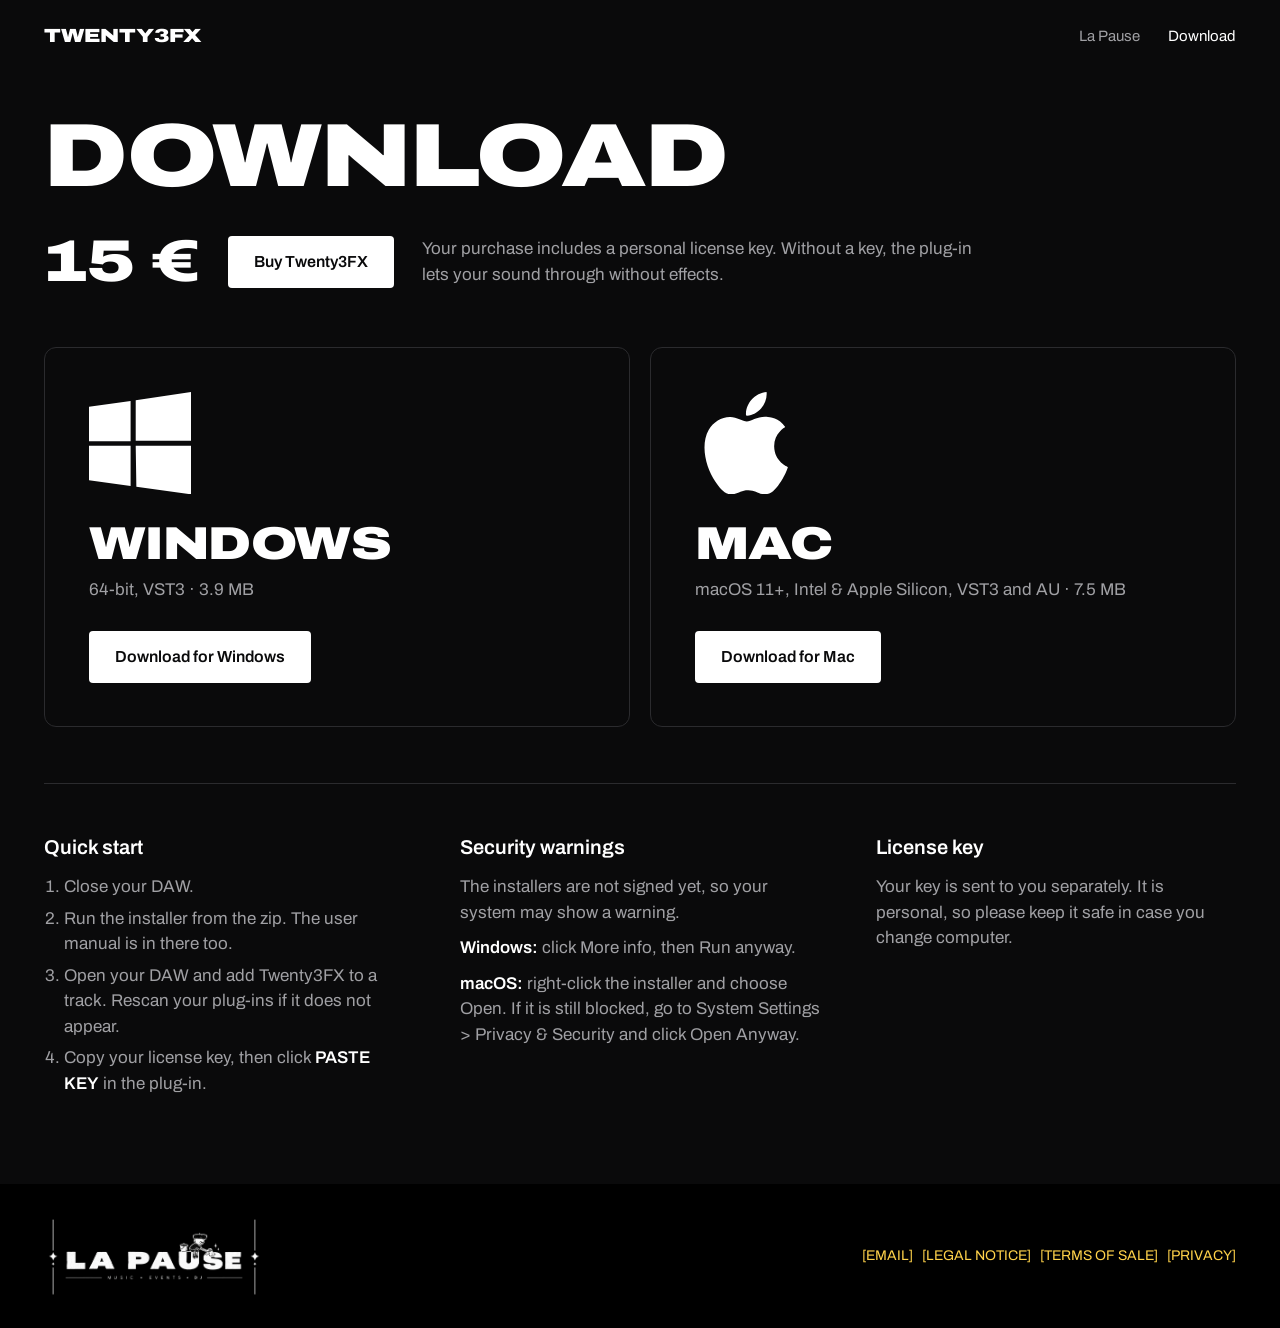
==== download.html @ 5ca611a1 "Site Twenty3FX Co-Authored-By: Claude Opus 5.5 <noreply@anthropic.com>" ====
<!doctype html>
<html lang="en" data-theme="classic">
<head>
<meta charset="utf-8">
<script>try { document.documentElement.dataset.theme = localStorage.getItem('t3-theme') || 'classic'; } catch (e) {}</script>
<meta name="viewport" content="width=device-width, initial-scale=1, viewport-fit=cover">
<title>Download Twenty3FX</title>
<meta name="description" content="Download Twenty3FX for Windows or macOS. 15 euros.">
<link rel="preconnect" href="https://fonts.googleapis.com">
<link rel="stylesheet" href="https://fonts.googleapis.com/css2?family=Archivo:wdth,wght@100,400;100,500;100,600;100,700;125,900&display=swap">
<link rel="stylesheet" href="styles.css">
<style>
main { padding-block: 40px 88px; }
h1 { font-size: clamp(44px, 7vw, 96px); }
.price { display: flex; flex-wrap: wrap; align-items: center; gap: 16px 28px; margin-top: 32px; }
.price b { font-weight: 900; font-stretch: 125%; font-size: clamp(36px, 4.6vw, 60px); line-height: 1; }
.price p { color: var(--soft); width: 100%; max-width: 34em; }
.systems { display: grid; grid-template-columns: repeat(auto-fit, minmax(min(100%, 340px), 1fr)); gap: 20px; margin-block: 56px; }
.system { display: flex; flex-direction: column; align-items: flex-start; border: 1px solid var(--rule); border-radius: 12px; padding: clamp(24px, 3.4vw, 44px); transition: transform .5s var(--ease), border-color .25s; }
.system:hover { transform: translateY(-6px); border-color: var(--copy); }
.system > svg { width: clamp(72px, 8vw, 104px); height: clamp(72px, 8vw, 104px); fill: var(--copy); margin-bottom: 28px; }
.system h2 { font-size: clamp(30px, 3.6vw, 48px); }
.system p { margin-block: 10px 28px; color: var(--soft); }
.system .btn { margin-top: auto; }
h1, .price, .system, .after { animation: fadeUp .9s var(--ease) both; }
.price { animation-delay: .08s; }
.system:nth-child(1) { animation-delay: .16s; }
.system:nth-child(2) { animation-delay: .24s; }
.after { animation-delay: .32s; }
@keyframes fadeUp { from { opacity: 0; transform: translateY(26px); } }
</style>
</head>
<body>
<header class="top"><div class="wrap">
  <a class="brand" href="index.html">Twenty3FX</a>
  <nav aria-label="Main">
    <a href="la-pause.html">La Pause</a>
    <a href="download.html" aria-current="page">Download</a>
  </nav>
</div></header>

<main><div class="wrap">
  <h1>Download</h1>
  <div class="price" id="buy">
    <b>15&nbsp;&euro;</b>
    <a class="btn" href="#buy">Buy Twenty3FX</a>
    <p>Your purchase includes a personal license key. Without a key, the plug-in lets your sound through without effects.</p>
  </div>

  <div class="systems">
    <article class="system">
      <svg viewBox="0 0 24 24" aria-hidden="true"><path d="M0 3.449L9.75 2.1v9.451H0m10.949-9.602L24 0v11.4H10.949M0 12.6h9.75v9.451L0 20.699M10.949 12.6H24V24l-12.9-1.801"/></svg>
      <h2>Windows</h2>
      <p>64-bit, VST3 &middot; 3.9 MB</p>
      <a class="btn" href="downloads/Twenty3FX-Windows.zip" download>Download for Windows</a>
    </article>
    <article class="system">
      <svg viewBox="0 0 24 24" aria-hidden="true"><path d="M12.152 6.896c-.948 0-2.415-1.078-3.96-1.04-2.04.027-3.91 1.183-4.961 3.014-2.117 3.675-.546 9.103 1.519 12.09 1.013 1.454 2.208 3.09 3.792 3.039 1.52-.065 2.09-.987 3.935-.987 1.831 0 2.35.987 3.96.948 1.637-.026 2.676-1.48 3.676-2.948 1.156-1.688 1.636-3.325 1.662-3.415-.039-.013-3.182-1.221-3.22-4.857-.026-3.04 2.48-4.494 2.597-4.559-1.429-2.09-3.623-2.324-4.39-2.376-2-.156-3.675 1.09-4.61 1.09zM15.53 3.83c.843-1.012 1.4-2.427 1.245-3.83-1.207.052-2.662.805-3.532 1.818-.78.896-1.454 2.338-1.273 3.714 1.338.104 2.715-.688 3.559-1.701"/></svg>
      <h2>Mac</h2>
      <p>macOS 11+, Intel &amp; Apple Silicon, VST3 and AU &middot; 7.5 MB</p>
      <a class="btn" href="downloads/Twenty3FX-Mac.zip" download>Download for Mac</a>
    </article>
  </div>

  <div class="after">
    <div>
      <h3>Quick start</h3>
      <ol>
        <li>Close your DAW.</li>
        <li>Run the installer from the zip. The user manual is in there too.</li>
        <li>Open your DAW and add Twenty3FX to a track. Rescan your plug-ins if it does not appear.</li>
        <li>Copy your license key, then click <strong>PASTE KEY</strong> in the plug-in.</li>
      </ol>
    </div>
    <div>
      <h3>Security warnings</h3>
      <p>The installers are not signed yet, so your system may show a warning.</p>
      <p><strong>Windows:</strong> click More info, then Run anyway.</p>
      <p><strong>macOS:</strong> right-click the installer and choose Open. If it is still blocked, go to System Settings &gt; Privacy &amp; Security and click Open Anyway.</p>
    </div>
    <div>
      <h3>License key</h3>
      <p>Your key is sent to you separately. It is personal, so please keep it safe in case you change computer.</p>
    </div>
  </div>
</div></main>

<footer><div class="wrap">
  <img src="images/la-pause.webp" alt="La pause: music, events, DJ" width="1945" height="808">
  <span class="todo">[EMAIL] &nbsp; [LEGAL NOTICE] &nbsp; [TERMS OF SALE] &nbsp; [PRIVACY]</span>
</div></footer>
</body>
</html>
---- styles.css ----
/* Black and white like the La pause logo. Orange only appears on the plug-in's own screen. */
:root {
  color-scheme: dark;
  --ink: #000; --panel: #161617; --line: #2b2b2e; --text: #fff; --muted: #a0a0a4;
  --accent: #fff; --lit: #ff6a10; --lcd: #0c1215; --lcd-label: #7d97aa; --todo: #ffd24a;
  --font: 'Archivo', 'Helvetica Neue', Arial, sans-serif;
  --ease: cubic-bezier(.16, 1, .3, 1);
}
* { box-sizing: border-box; }
html { scroll-behavior: smooth; overflow-x: clip; }
body { margin: 0; background: var(--ink); color: var(--text); font: 400 17px/1.5 var(--font); -webkit-font-smoothing: antialiased; overflow-x: clip; }
h1, h2, h3, p { margin: 0; }
h1, h2 { font-weight: 900; font-stretch: 125%; text-transform: uppercase; letter-spacing: -.01em; line-height: .98; text-wrap: balance; }
h2 { font-size: clamp(30px, 4.6vw, 60px); }
a { color: inherit; text-decoration: none; }
img { display: block; max-width: 100%; height: auto; }
button { font: inherit; color: inherit; }
:focus-visible { outline: 2px solid var(--accent); outline-offset: 3px; }
.wrap { max-width: 1240px; margin-inline: auto; padding-inline: max(24px, env(safe-area-inset-left, 0px)) max(24px, env(safe-area-inset-right, 0px)); }
.muted { color: var(--muted); }
.todo { color: var(--todo); }

.top .wrap { display: flex; align-items: center; justify-content: space-between; gap: 24px; padding-block: 22px; }
.brand { font-weight: 900; font-stretch: 125%; font-size: 19px; text-transform: uppercase; }
.top nav { display: flex; gap: 28px; font-size: 15px; color: var(--muted); }
.top nav a { transition: color .2s; }
.top nav a:hover { color: var(--text); }
@media (max-width: 560px) { .top nav a.opt { display: none; } }

.btn { display: inline-flex; align-items: center; gap: 10px; background: var(--text); color: #000; font-weight: 600; font-size: 16px; padding: 14px 26px; border-radius: 4px; transition: transform .25s var(--ease), background .15s; }
.btn:hover { background: #d8d8d8; transform: translateY(-2px); }
.btn svg { width: 18px; height: 18px; fill: currentColor; flex: none; }

footer { border-top: 1px solid var(--line); padding-block: 26px; font-size: 14px; color: var(--muted); }
footer .wrap { display: flex; flex-wrap: wrap; align-items: center; justify-content: space-between; gap: 10px 32px; }
footer img { width: 220px; }

@media (prefers-reduced-motion: reduce) {
  html { scroll-behavior: auto; }
  *, *::before, *::after { animation: none !important; transition: none !important; }
}

/* Theme colours: same values as Source/Theme.h. --page and --copy are the site around the plug-in. */
[data-theme="classic"]  { --page:#0a0a0b; --copy:#fff;    --soft:#a0a0a4; --rule:#2b2b2e; --top:#1c1c1d; --bot:#0e0e0f; --txt:#eaeaea; --dim:#9a9a9a; --lcd1:#0c1215; --lcd2:#172026; --lcdt:#f2f5f7; --lcdl:#7d97aa; --fr:#25292d; --fre:#5a6168; --acc:#ff6a10; --pill:#2a2a2c; --pillon:#b3561d; --pillt:#eee;    --pillb:#48484c; --big:#e4e5e7; --bigt:#2a2a2a; --ml:#f4f6f8; --md:#878c92; --well:#09090a; --tap:#22c03c; --pow:#3a3a3d; }
[data-theme="midnight"] { --page:#171f2a; --copy:#fff;    --soft:#a9b8c8; --rule:#34414f; --top:#2d3847; --bot:#171f2a; --txt:#e0e7ef; --dim:#9fb0c0; --lcd1:#0d1722; --lcd2:#172433; --lcdt:#eef4fa; --lcdl:#6fb3f0; --fr:#28333f; --fre:#56677a; --acc:#ff6a10; --pill:#1c2530; --pillon:#b3561d; --pillt:#e8eef4; --pillb:#3b4a5c; --big:#e2e6ea; --bigt:#2a3038; --ml:#f4f6f8; --md:#878c92; --well:#121a24; --tap:#22c03c; --pow:#3b4a5c; }
[data-theme="copper"]   { --page:#bb8452; --copy:#1f1208; --soft:#3a2413; --rule:#8a5a32; --top:#bb8452; --bot:#8a5a32; --txt:#2b1a0d; --dim:#4a3220; --lcd1:#e6d6b4; --lcd2:#f3e9d2; --lcdt:#2b1a0e; --lcdl:#5a4430; --fr:#b97c47; --fre:#e6b884; --acc:#e0361c; --pill:#2f8a4c; --pillon:#4fc271; --pillt:#fff;    --pillb:#1d6a36; --big:#2f9a52; --bigt:#fff;    --ml:#f3c194; --md:#8a4a22; --well:#6b4225; --tap:#1f8f8f; --pow:#c58c56; }
[data-theme="emerald"]  { --page:#132119; --copy:#fff;    --soft:#a9bfb0; --rule:#2c4436; --top:#253a2e; --bot:#132119; --txt:#e6efe8; --dim:#a9bfb0; --lcd1:#0d1812; --lcd2:#16261c; --lcdt:#f0f5f1; --lcdl:#8db59a; --fr:#a8662f; --fre:#e3a464; --acc:#e8661c; --pill:#1c3426; --pillon:#d9661c; --pillt:#e6efe8; --pillb:#b8743a; --big:#d9661c; --bigt:#fff;    --ml:#f3c194; --md:#8a4a22; --well:#0e1b13; --tap:#1f8f8f; --pow:#c0743a; }
[data-theme="platinum"] { --page:#d5d8db; --copy:#111214; --soft:#45484c; --rule:#a4a8ac; --top:#d5d8db; --bot:#a4a8ac; --txt:#2a2c2f; --dim:#45484c; --lcd1:#0c0e10; --lcd2:#191c1f; --lcdt:#f2f4f6; --lcdl:#8a9097; --fr:#8e9398; --fre:#dcdfe2; --acc:#ff6a10; --pill:#dadde0; --pillon:#ff7a1a; --pillt:#2a2c2f; --pillb:#9da2a7; --big:#d0d4d8; --bigt:#2a2c2f; --ml:#f4f6f8; --md:#878c92; --well:#6c7075; --tap:#22c03c; --pow:#9da2a7; }

body { background: none; color: var(--copy); transition: color .45s; }
html { background: var(--page); }
@media (max-width: 400px) { .top nav { gap: 14px; font-size: 14px; } .brand { font-size: 16px; } }
.top { position: relative; z-index: 3; }
@media (min-width: 861px) { .top.over { position: absolute; left: 0; right: 0; } }
.top nav { color: var(--soft); }
.top nav a:hover, .top nav a[aria-current] { color: var(--copy); }
.btn { background: var(--copy); color: var(--page); transition: transform .25s var(--ease), background .45s, color .45s; }
.btn:hover { background: var(--copy); opacity: .85; }
section { border-top: 1px solid var(--rule); padding-block: clamp(64px, 9vw, 120px); transition: border-color .45s; }
.closing { display: flex; flex-wrap: wrap; align-items: center; gap: 12px 20px; margin-top: 36px; }
.rows { margin-top: 56px; }
.row { display: flex; flex-wrap: wrap; align-items: center; justify-content: space-between; gap: 20px 40px; border-top: 1px solid var(--rule); padding-block: 30px; }
.row h3 { font-weight: 900; font-stretch: 125%; text-transform: uppercase; font-size: clamp(24px, 3vw, 36px); line-height: 1; }
.row p { margin-top: 6px; color: var(--soft); }
.after { border-top: 1px solid var(--rule); padding-top: 48px; display: grid; grid-template-columns: repeat(auto-fit, minmax(280px, 1fr)); gap: 40px 56px; }
.after h3 { font-size: 20px; font-weight: 600; margin-bottom: 12px; }
.after ol { margin: 0; padding-left: 1.2em; }
.after li + li { margin-top: 6px; }
.after p + p { margin-top: 10px; }
.after p, .after li { color: var(--soft); }
.after strong { color: var(--copy); font-weight: 600; }
footer { background: #000; color: #a0a0a4; border-top: 0; position: relative; }
.reveal-ready .reveal { opacity: 0; transform: translateY(30px); transition: opacity .8s ease, transform .9s var(--ease); }
.reveal-ready .reveal.in { opacity: 1; transform: none; }

/* Theme wipe: the new page is revealed over a still of the old one, with no colour fades underneath. */
::view-transition { pointer-events: none; }
::view-transition-old(root), ::view-transition-new(root) { animation: none; mix-blend-mode: normal; }
::view-transition-old(root) { z-index: 1; }
::view-transition-new(root) { z-index: 2; }
.theme-switching *:not(.camera), .theme-switching { transition: none !important; }
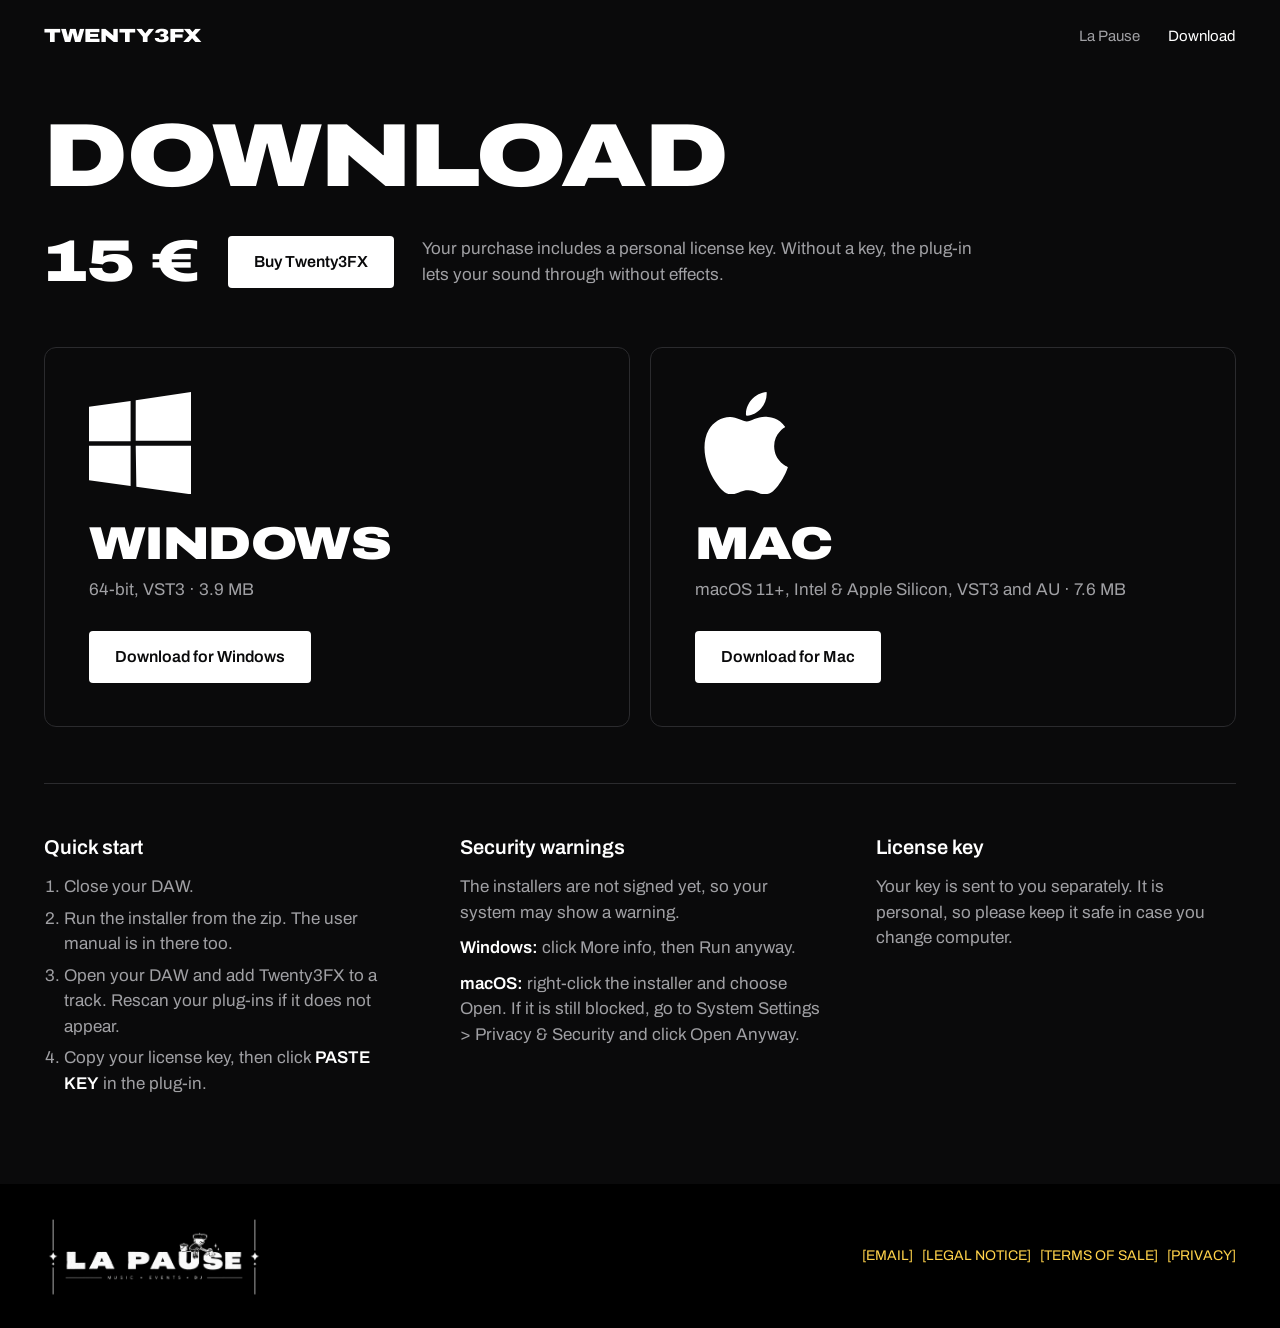
==== commit f1015d95: "Nouvelle interface du plug-in et installateurs à jour Co-Authored-By: Claude Opus 5.5 <noreply@anthr" ====
--- a/download.html
+++ b/download.html
@@ -57,7 +57,7 @@
     <article class="system">
       <svg viewBox="0 0 24 24" aria-hidden="true"><path d="M12.152 6.896c-.948 0-2.415-1.078-3.96-1.04-2.04.027-3.91 1.183-4.961 3.014-2.117 3.675-.546 9.103 1.519 12.09 1.013 1.454 2.208 3.09 3.792 3.039 1.52-.065 2.09-.987 3.935-.987 1.831 0 2.35.987 3.96.948 1.637-.026 2.676-1.48 3.676-2.948 1.156-1.688 1.636-3.325 1.662-3.415-.039-.013-3.182-1.221-3.22-4.857-.026-3.04 2.48-4.494 2.597-4.559-1.429-2.09-3.623-2.324-4.39-2.376-2-.156-3.675 1.09-4.61 1.09zM15.53 3.83c.843-1.012 1.4-2.427 1.245-3.83-1.207.052-2.662.805-3.532 1.818-.78.896-1.454 2.338-1.273 3.714 1.338.104 2.715-.688 3.559-1.701"/></svg>
       <h2>Mac</h2>
-      <p>macOS 11+, Intel &amp; Apple Silicon, VST3 and AU &middot; 7.5 MB</p>
+      <p>macOS 11+, Intel &amp; Apple Silicon, VST3 and AU &middot; 7.6 MB</p>
       <a class="btn" href="downloads/Twenty3FX-Mac.zip" download>Download for Mac</a>
     </article>
   </div>
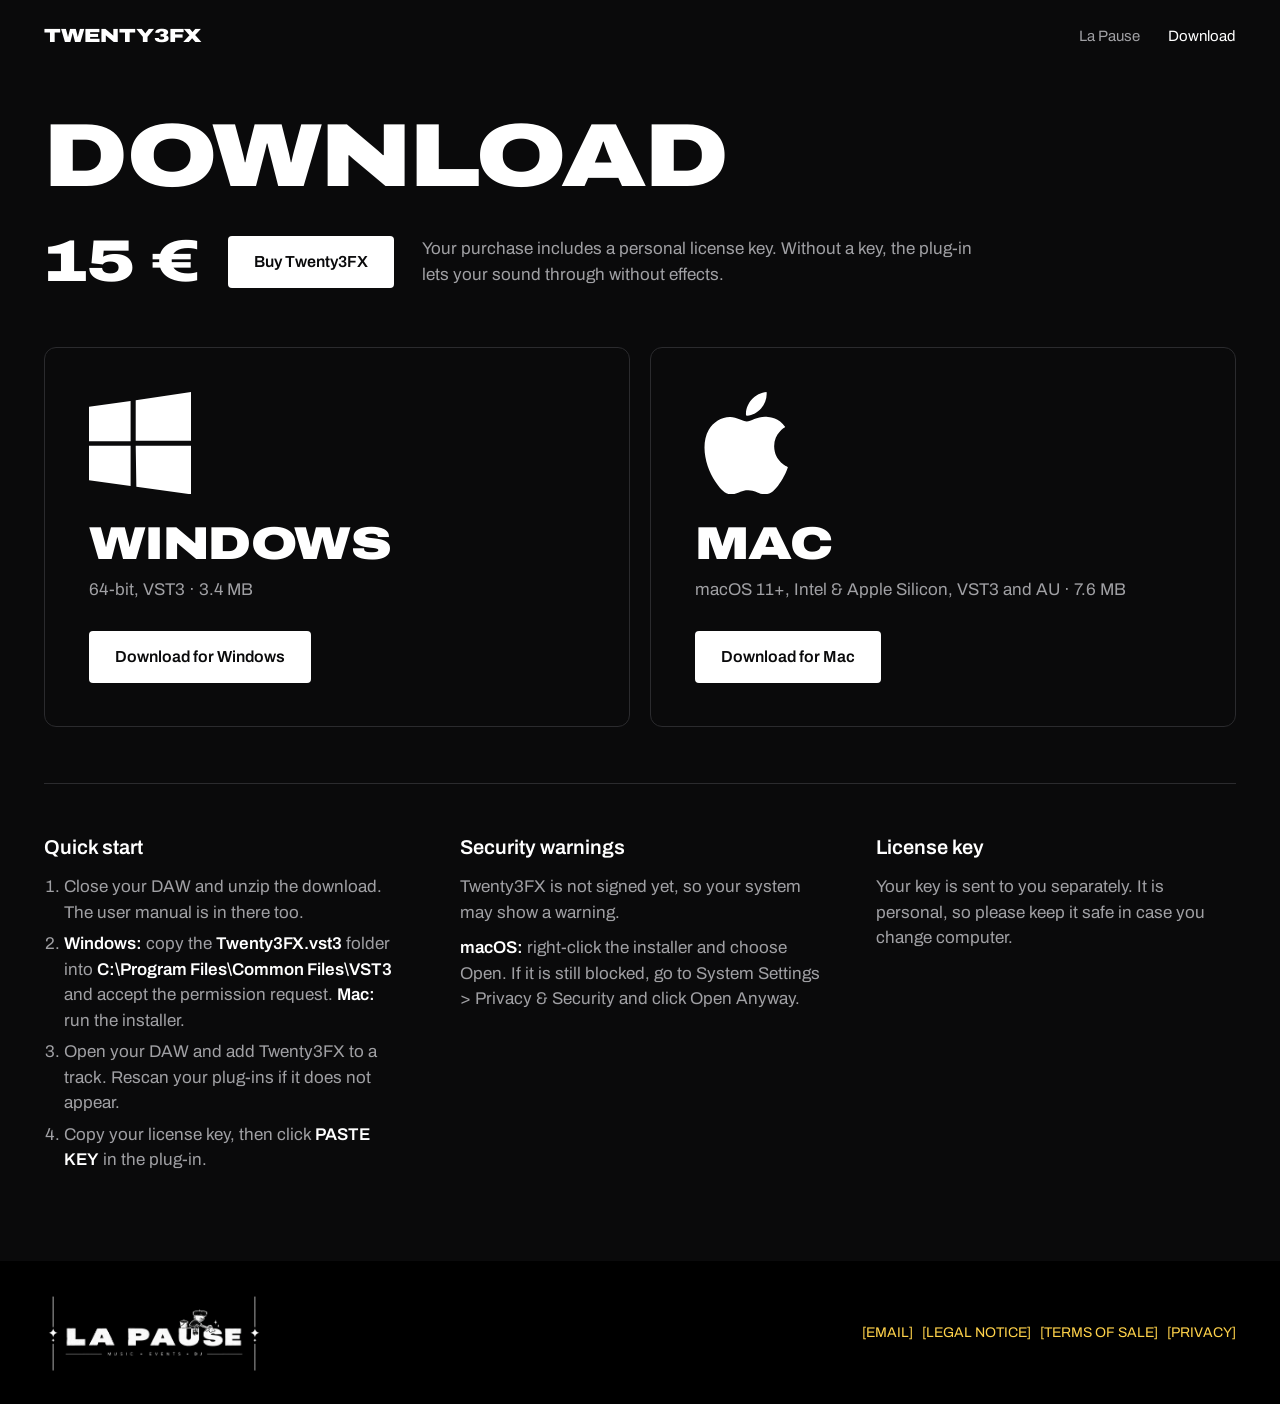
==== commit 44859925: "Windows : plug-in à copier, sans installateur Co-Authored-By: Claude Opus 5.5 <noreply@anthropic.com" ====
--- a/download.html
+++ b/download.html
@@ -51,7 +51,7 @@
     <article class="system">
       <svg viewBox="0 0 24 24" aria-hidden="true"><path d="M0 3.449L9.75 2.1v9.451H0m10.949-9.602L24 0v11.4H10.949M0 12.6h9.75v9.451L0 20.699M10.949 12.6H24V24l-12.9-1.801"/></svg>
       <h2>Windows</h2>
-      <p>64-bit, VST3 &middot; 3.9 MB</p>
+      <p>64-bit, VST3 &middot; 3.4 MB</p>
       <a class="btn" href="downloads/Twenty3FX-Windows.zip" download>Download for Windows</a>
     </article>
     <article class="system">
@@ -66,16 +66,15 @@
     <div>
       <h3>Quick start</h3>
       <ol>
-        <li>Close your DAW.</li>
-        <li>Run the installer from the zip. The user manual is in there too.</li>
+        <li>Close your DAW and unzip the download. The user manual is in there too.</li>
+        <li><strong>Windows:</strong> copy the <strong>Twenty3FX.vst3</strong> folder into <strong>C:\Program Files\Common Files\VST3</strong> and accept the permission request. <strong>Mac:</strong> run the installer.</li>
         <li>Open your DAW and add Twenty3FX to a track. Rescan your plug-ins if it does not appear.</li>
         <li>Copy your license key, then click <strong>PASTE KEY</strong> in the plug-in.</li>
       </ol>
     </div>
     <div>
       <h3>Security warnings</h3>
-      <p>The installers are not signed yet, so your system may show a warning.</p>
-      <p><strong>Windows:</strong> click More info, then Run anyway.</p>
+      <p>Twenty3FX is not signed yet, so your system may show a warning.</p>
       <p><strong>macOS:</strong> right-click the installer and choose Open. If it is still blocked, go to System Settings &gt; Privacy &amp; Security and click Open Anyway.</p>
     </div>
     <div>
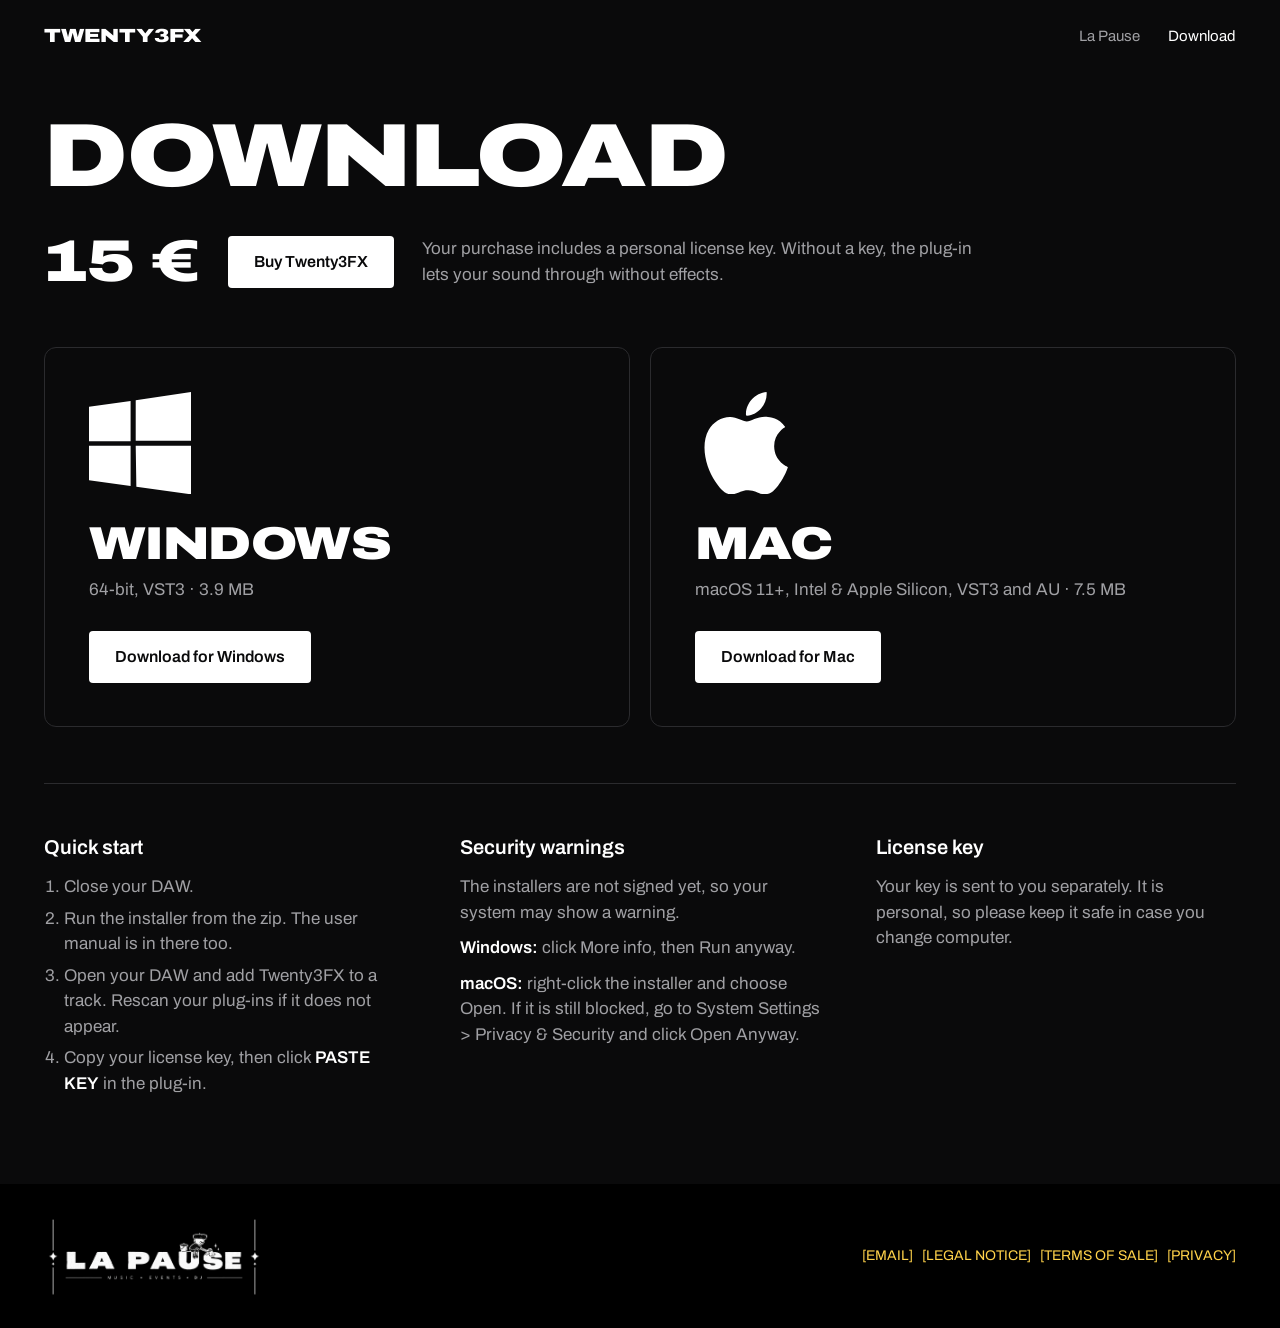
==== commit 83f50a04: "Retour à la première version publiée du site Co-Authored-By: Claude Opus 5.5 <noreply@anthropic.com>" ====
--- a/download.html
+++ b/download.html
@@ -51,13 +51,13 @@
     <article class="system">
       <svg viewBox="0 0 24 24" aria-hidden="true"><path d="M0 3.449L9.75 2.1v9.451H0m10.949-9.602L24 0v11.4H10.949M0 12.6h9.75v9.451L0 20.699M10.949 12.6H24V24l-12.9-1.801"/></svg>
       <h2>Windows</h2>
-      <p>64-bit, VST3 &middot; 3.4 MB</p>
+      <p>64-bit, VST3 &middot; 3.9 MB</p>
       <a class="btn" href="downloads/Twenty3FX-Windows.zip" download>Download for Windows</a>
     </article>
     <article class="system">
       <svg viewBox="0 0 24 24" aria-hidden="true"><path d="M12.152 6.896c-.948 0-2.415-1.078-3.96-1.04-2.04.027-3.91 1.183-4.961 3.014-2.117 3.675-.546 9.103 1.519 12.09 1.013 1.454 2.208 3.09 3.792 3.039 1.52-.065 2.09-.987 3.935-.987 1.831 0 2.35.987 3.96.948 1.637-.026 2.676-1.48 3.676-2.948 1.156-1.688 1.636-3.325 1.662-3.415-.039-.013-3.182-1.221-3.22-4.857-.026-3.04 2.48-4.494 2.597-4.559-1.429-2.09-3.623-2.324-4.39-2.376-2-.156-3.675 1.09-4.61 1.09zM15.53 3.83c.843-1.012 1.4-2.427 1.245-3.83-1.207.052-2.662.805-3.532 1.818-.78.896-1.454 2.338-1.273 3.714 1.338.104 2.715-.688 3.559-1.701"/></svg>
       <h2>Mac</h2>
-      <p>macOS 11+, Intel &amp; Apple Silicon, VST3 and AU &middot; 7.6 MB</p>
+      <p>macOS 11+, Intel &amp; Apple Silicon, VST3 and AU &middot; 7.5 MB</p>
       <a class="btn" href="downloads/Twenty3FX-Mac.zip" download>Download for Mac</a>
     </article>
   </div>
@@ -66,15 +66,16 @@
     <div>
       <h3>Quick start</h3>
       <ol>
-        <li>Close your DAW and unzip the download. The user manual is in there too.</li>
-        <li><strong>Windows:</strong> copy the <strong>Twenty3FX.vst3</strong> folder into <strong>C:\Program Files\Common Files\VST3</strong> and accept the permission request. <strong>Mac:</strong> run the installer.</li>
+        <li>Close your DAW.</li>
+        <li>Run the installer from the zip. The user manual is in there too.</li>
         <li>Open your DAW and add Twenty3FX to a track. Rescan your plug-ins if it does not appear.</li>
         <li>Copy your license key, then click <strong>PASTE KEY</strong> in the plug-in.</li>
       </ol>
     </div>
     <div>
       <h3>Security warnings</h3>
-      <p>Twenty3FX is not signed yet, so your system may show a warning.</p>
+      <p>The installers are not signed yet, so your system may show a warning.</p>
+      <p><strong>Windows:</strong> click More info, then Run anyway.</p>
       <p><strong>macOS:</strong> right-click the installer and choose Open. If it is still blocked, go to System Settings &gt; Privacy &amp; Security and click Open Anyway.</p>
     </div>
     <div>
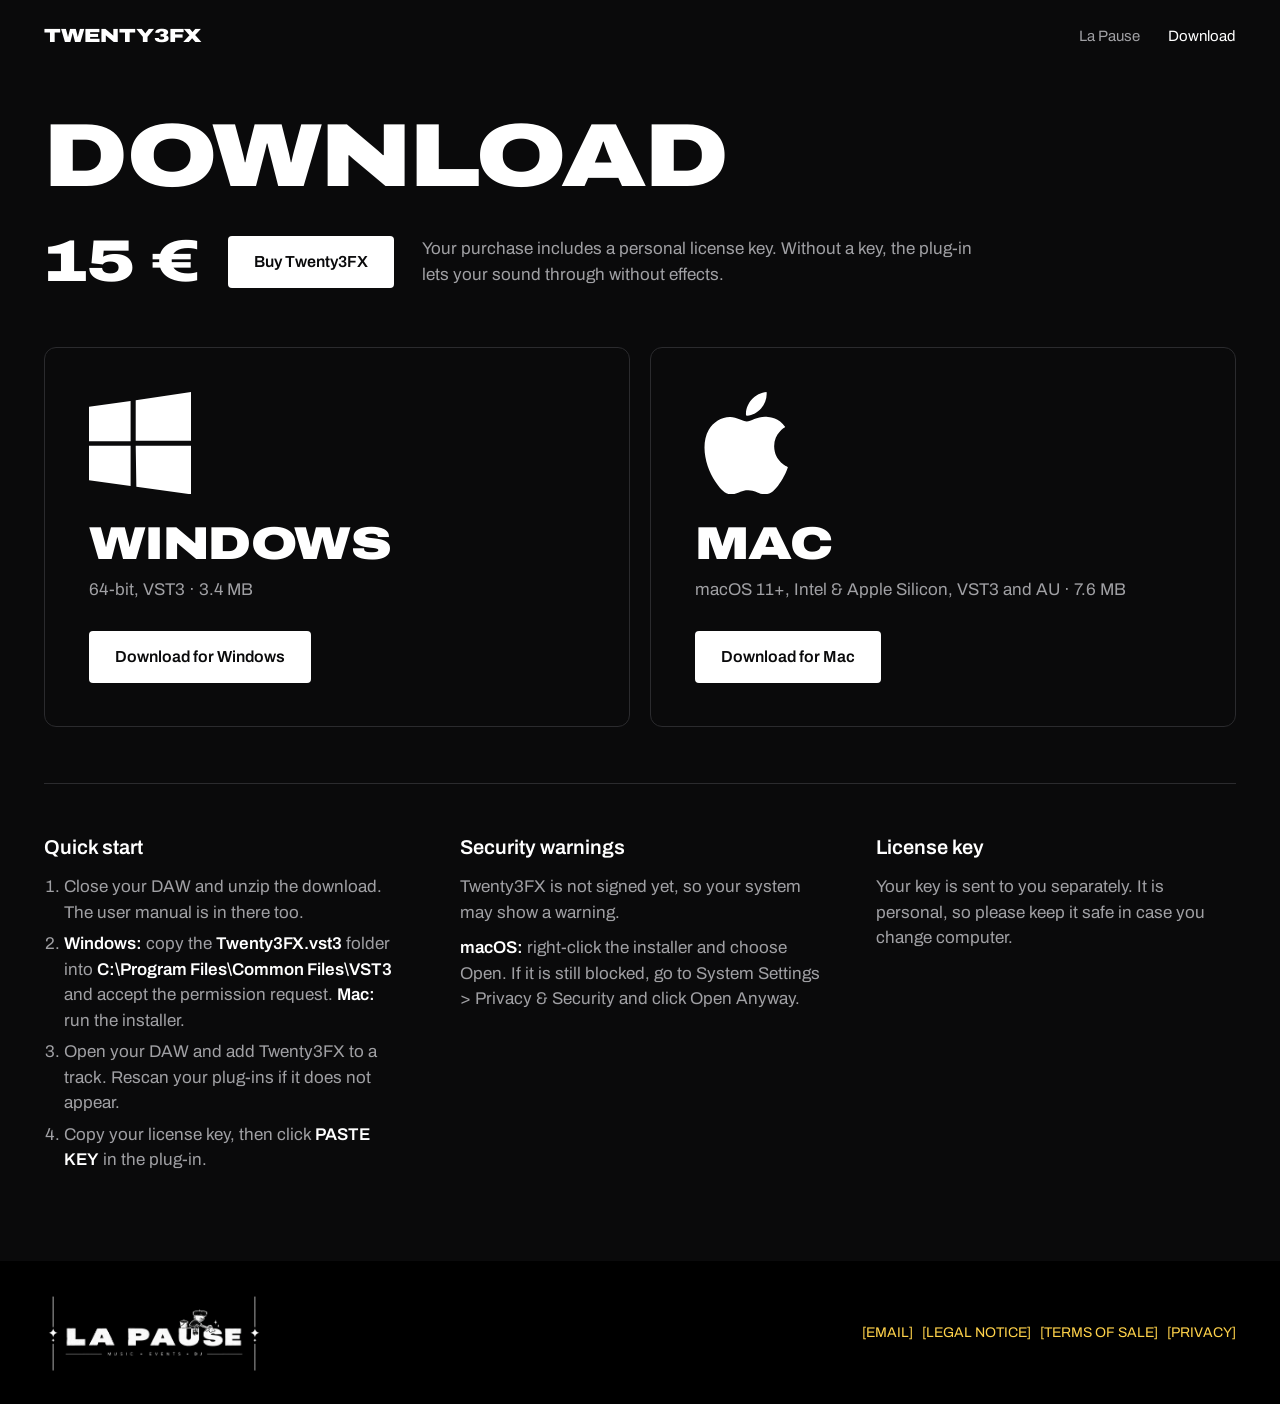
==== commit fa54ae65: "Nouvelle version en ligne, zip Windows hébergé sur GitHub Releases Co-Authored-By: Claude Opus 5.5 <" ====
--- a/download.html
+++ b/download.html
@@ -51,13 +51,13 @@
     <article class="system">
       <svg viewBox="0 0 24 24" aria-hidden="true"><path d="M0 3.449L9.75 2.1v9.451H0m10.949-9.602L24 0v11.4H10.949M0 12.6h9.75v9.451L0 20.699M10.949 12.6H24V24l-12.9-1.801"/></svg>
       <h2>Windows</h2>
-      <p>64-bit, VST3 &middot; 3.9 MB</p>
-      <a class="btn" href="downloads/Twenty3FX-Windows.zip" download>Download for Windows</a>
+      <p>64-bit, VST3 &middot; 3.4 MB</p>
+      <a class="btn" href="https://github.com/brnuooo/twenty3fx-site/releases/download/test-telechargement/Twenty3FX-Windows.zip">Download for Windows</a>
     </article>
     <article class="system">
       <svg viewBox="0 0 24 24" aria-hidden="true"><path d="M12.152 6.896c-.948 0-2.415-1.078-3.96-1.04-2.04.027-3.91 1.183-4.961 3.014-2.117 3.675-.546 9.103 1.519 12.09 1.013 1.454 2.208 3.09 3.792 3.039 1.52-.065 2.09-.987 3.935-.987 1.831 0 2.35.987 3.96.948 1.637-.026 2.676-1.48 3.676-2.948 1.156-1.688 1.636-3.325 1.662-3.415-.039-.013-3.182-1.221-3.22-4.857-.026-3.04 2.48-4.494 2.597-4.559-1.429-2.09-3.623-2.324-4.39-2.376-2-.156-3.675 1.09-4.61 1.09zM15.53 3.83c.843-1.012 1.4-2.427 1.245-3.83-1.207.052-2.662.805-3.532 1.818-.78.896-1.454 2.338-1.273 3.714 1.338.104 2.715-.688 3.559-1.701"/></svg>
       <h2>Mac</h2>
-      <p>macOS 11+, Intel &amp; Apple Silicon, VST3 and AU &middot; 7.5 MB</p>
+      <p>macOS 11+, Intel &amp; Apple Silicon, VST3 and AU &middot; 7.6 MB</p>
       <a class="btn" href="downloads/Twenty3FX-Mac.zip" download>Download for Mac</a>
     </article>
   </div>
@@ -66,16 +66,15 @@
     <div>
       <h3>Quick start</h3>
       <ol>
-        <li>Close your DAW.</li>
-        <li>Run the installer from the zip. The user manual is in there too.</li>
+        <li>Close your DAW and unzip the download. The user manual is in there too.</li>
+        <li><strong>Windows:</strong> copy the <strong>Twenty3FX.vst3</strong> folder into <strong>C:\Program Files\Common Files\VST3</strong> and accept the permission request. <strong>Mac:</strong> run the installer.</li>
         <li>Open your DAW and add Twenty3FX to a track. Rescan your plug-ins if it does not appear.</li>
         <li>Copy your license key, then click <strong>PASTE KEY</strong> in the plug-in.</li>
       </ol>
     </div>
     <div>
       <h3>Security warnings</h3>
-      <p>The installers are not signed yet, so your system may show a warning.</p>
-      <p><strong>Windows:</strong> click More info, then Run anyway.</p>
+      <p>Twenty3FX is not signed yet, so your system may show a warning.</p>
       <p><strong>macOS:</strong> right-click the installer and choose Open. If it is still blocked, go to System Settings &gt; Privacy &amp; Security and click Open Anyway.</p>
     </div>
     <div>
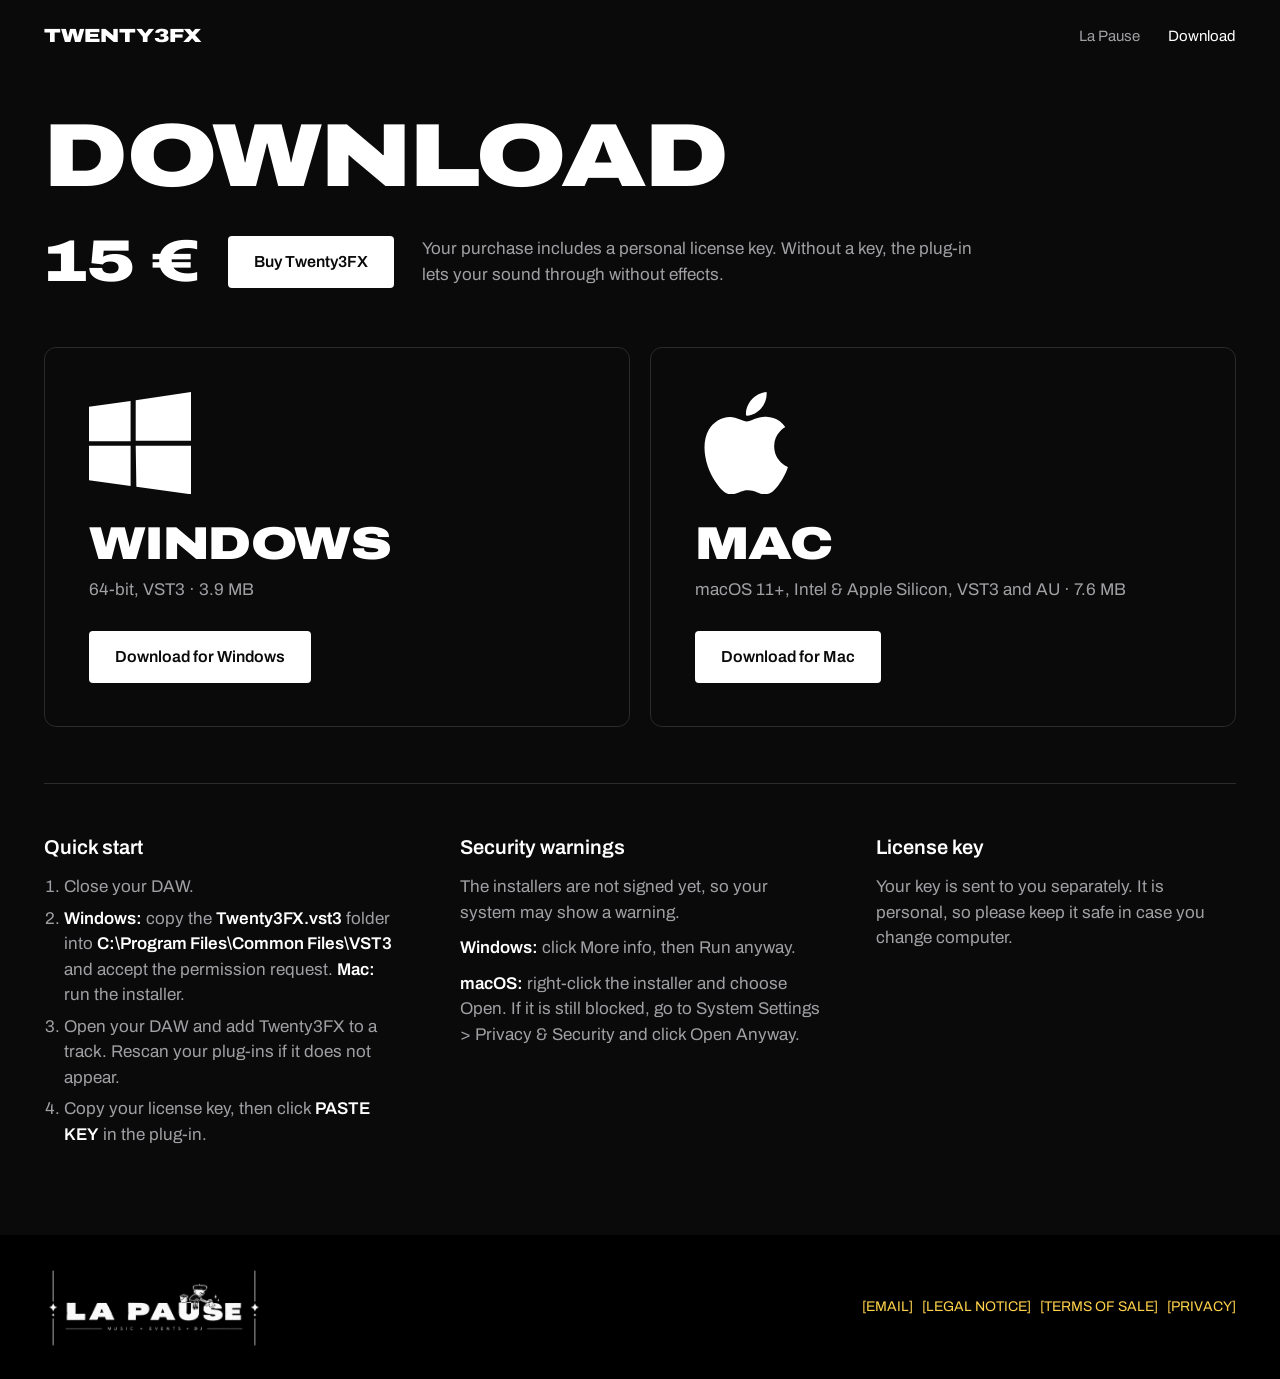
==== commit 3ac0fdec: "Windows : retour de l'installateur Co-Authored-By: Claude Opus 5.5 <noreply@anthropic.com>" ====
--- a/download.html
+++ b/download.html
@@ -51,7 +51,7 @@
     <article class="system">
       <svg viewBox="0 0 24 24" aria-hidden="true"><path d="M0 3.449L9.75 2.1v9.451H0m10.949-9.602L24 0v11.4H10.949M0 12.6h9.75v9.451L0 20.699M10.949 12.6H24V24l-12.9-1.801"/></svg>
       <h2>Windows</h2>
-      <p>64-bit, VST3 &middot; 3.4 MB</p>
+      <p>64-bit, VST3 &middot; 3.9 MB</p>
       <a class="btn" href="https://github.com/brnuooo/twenty3fx-site/releases/download/test-telechargement/Twenty3FX-Windows.zip">Download for Windows</a>
     </article>
     <article class="system">
@@ -66,7 +66,7 @@
     <div>
       <h3>Quick start</h3>
       <ol>
-        <li>Close your DAW and unzip the download. The user manual is in there too.</li>
+        <li>Close your DAW.</li>
         <li><strong>Windows:</strong> copy the <strong>Twenty3FX.vst3</strong> folder into <strong>C:\Program Files\Common Files\VST3</strong> and accept the permission request. <strong>Mac:</strong> run the installer.</li>
         <li>Open your DAW and add Twenty3FX to a track. Rescan your plug-ins if it does not appear.</li>
         <li>Copy your license key, then click <strong>PASTE KEY</strong> in the plug-in.</li>
@@ -74,7 +74,8 @@
     </div>
     <div>
       <h3>Security warnings</h3>
-      <p>Twenty3FX is not signed yet, so your system may show a warning.</p>
+      <p>The installers are not signed yet, so your system may show a warning.</p>
+      <p><strong>Windows:</strong> click More info, then Run anyway.</p>
       <p><strong>macOS:</strong> right-click the installer and choose Open. If it is still blocked, go to System Settings &gt; Privacy &amp; Security and click Open Anyway.</p>
     </div>
     <div>
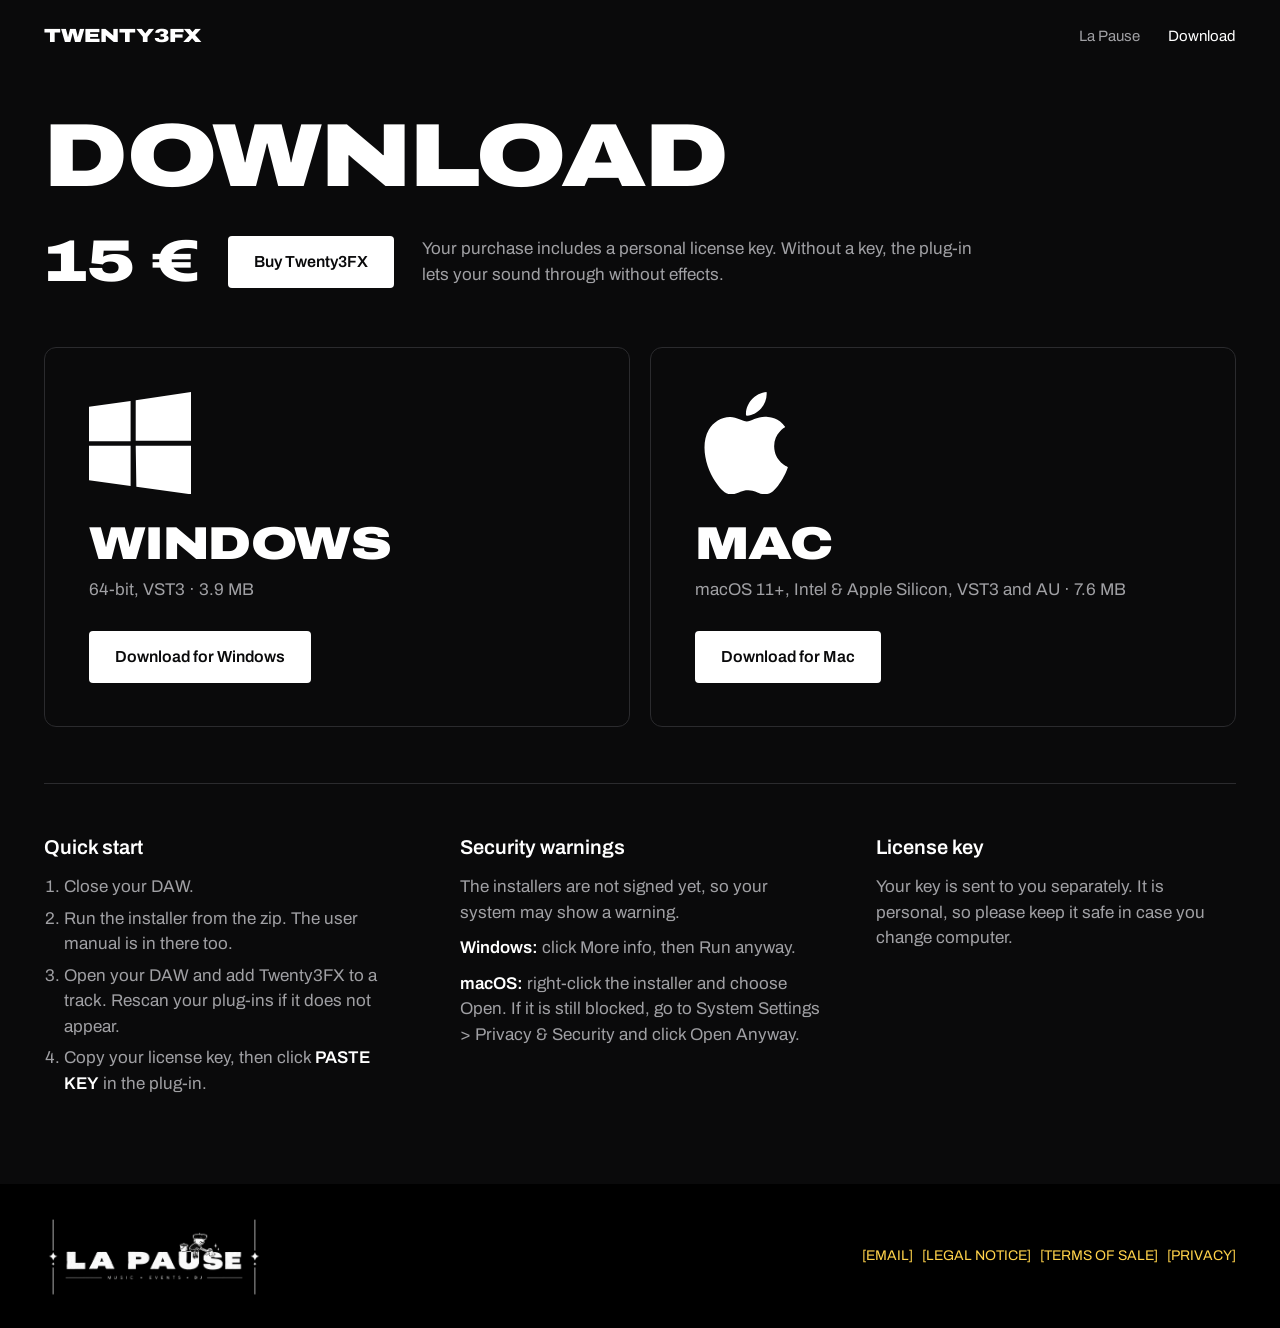
==== commit 35629ca7: "Page Download : consigne de l'installateur Co-Authored-By: Claude Opus 5.5 <noreply@anthropic.com>" ====
--- a/download.html
+++ b/download.html
@@ -67,7 +67,7 @@
       <h3>Quick start</h3>
       <ol>
         <li>Close your DAW.</li>
-        <li><strong>Windows:</strong> copy the <strong>Twenty3FX.vst3</strong> folder into <strong>C:\Program Files\Common Files\VST3</strong> and accept the permission request. <strong>Mac:</strong> run the installer.</li>
+        <li>Run the installer from the zip. The user manual is in there too.</li>
         <li>Open your DAW and add Twenty3FX to a track. Rescan your plug-ins if it does not appear.</li>
         <li>Copy your license key, then click <strong>PASTE KEY</strong> in the plug-in.</li>
       </ol>
